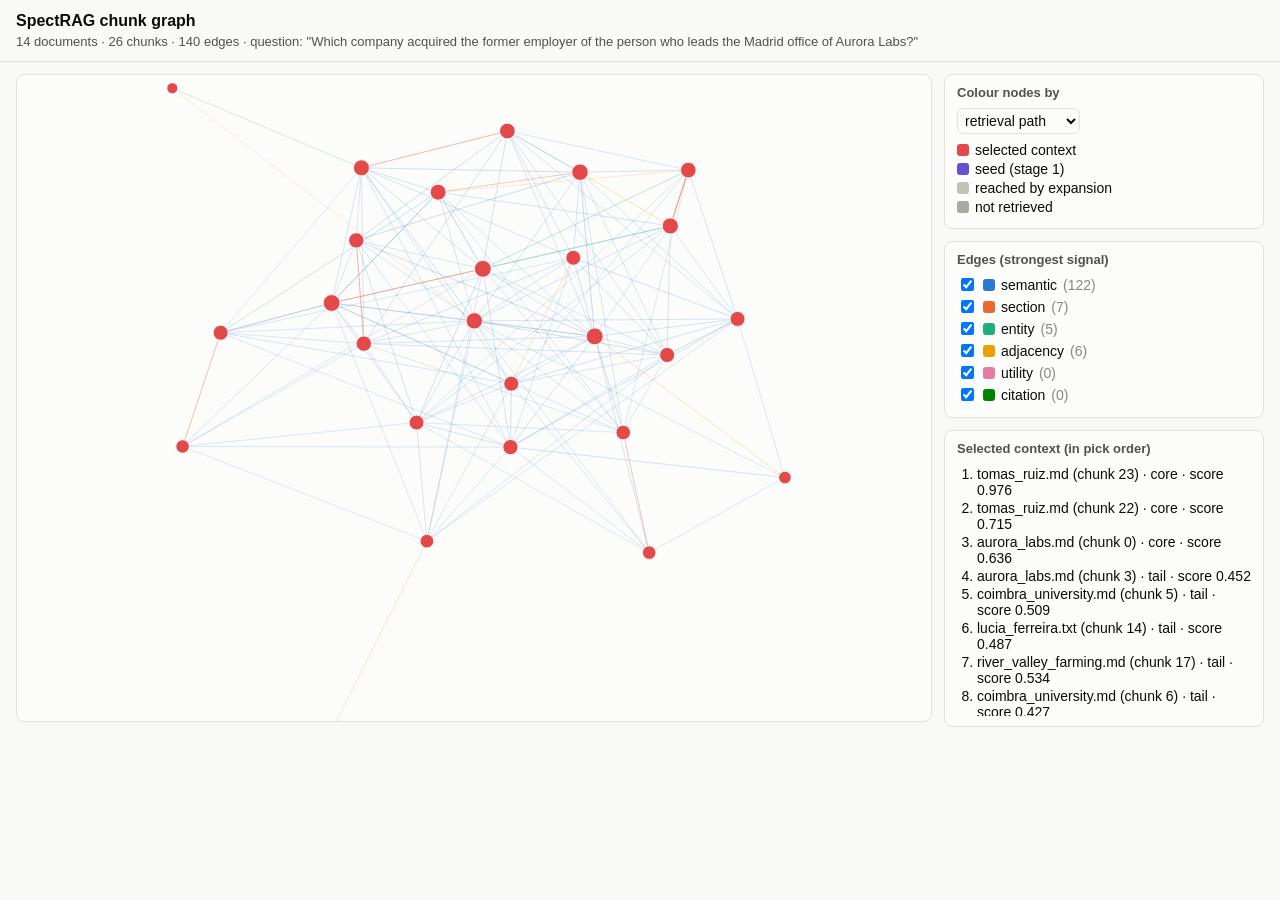
==== examples/graph_view.html @ 7d236e62 "feat: Phase 5 – interactive graph view (Fig. 5), animated pipeline and banner SVGs, redesigned READM" ====
<!doctype html>
<html lang="en"><head><meta charset="utf-8"><meta name="viewport" content="width=device-width, initial-scale=1">
<title>SpectRAG graph view</title>
<style>
:root{--page:#f9f9f7;--surface:#fcfcfb;--ink:#0b0b0b;--ink2:#52514e;--muted:#898781;--line:#e1e0d9;
--s0:#2a78d6;--s1:#eb6834;--s2:#1baf7a;--s3:#eda100;--s4:#e87ba4;--s5:#008300;
--seed:#6250d6;--hop:#c3c2b7;--selected:#e34948;--plain:#a9a8a1}
@media (prefers-color-scheme: dark){:root{--page:#0d0d0d;--surface:#1a1a19;--ink:#f0efec;--ink2:#c3c2b7;
--muted:#898781;--line:#2c2c2a;--s0:#3987e5;--s1:#d95926;--s2:#199e70;--s3:#c98500;--s4:#d55181;--s5:#008300;
--seed:#9085e9;--hop:#52514e;--selected:#e66767;--plain:#6b6a65}}
*{box-sizing:border-box}body{margin:0;background:var(--page);color:var(--ink);
font:14px -apple-system,Segoe UI,Helvetica,Arial,sans-serif}
header{padding:12px 16px;border-bottom:1px solid var(--line)}h1{font-size:16px;margin:0 0 4px}
.sub{color:var(--ink2);font-size:13px}main{display:flex;gap:12px;padding:12px 16px;flex-wrap:wrap}
#view{flex:1 1 560px;min-width:0;height:72vh;background:var(--surface);border:1px solid var(--line);border-radius:8px;touch-action:none}
aside{flex:0 1 320px;min-width:260px;display:flex;flex-direction:column;gap:12px}
.box{background:var(--surface);border:1px solid var(--line);border-radius:8px;padding:10px 12px}
.box h2{font-size:13px;margin:0 0 8px;color:var(--ink2);font-weight:600}label{display:flex;gap:6px;align-items:center;margin:3px 0;cursor:pointer}
.sw{width:12px;height:12px;border-radius:3px;display:inline-block}select{font:inherit;color:var(--ink);background:var(--surface);border:1px solid var(--line);border-radius:6px;padding:3px}
#tip{position:fixed;pointer-events:none;max-width:340px;background:var(--surface);color:var(--ink);border:1px solid var(--line);
border-radius:8px;padding:8px 10px;font-size:12px;box-shadow:0 4px 16px rgba(0,0,0,.15);display:none;z-index:9}
#tip b{display:block;margin-bottom:2px}#tip .t{color:var(--ink2);white-space:pre-wrap}
ol{margin:0;padding-left:20px;max-height:28vh;overflow:auto}li{margin:2px 0;cursor:pointer}li:hover{text-decoration:underline}
.n{stroke:var(--surface);stroke-width:1.5}.e{stroke-linecap:round}.dim{opacity:.12}
@media (max-width:700px){#view{height:60vh}}
</style></head><body>
<header><h1>SpectRAG chunk graph</h1><div class="sub" id="sub"></div></header>
<main><svg id="view" role="img" aria-label="Chunk graph"><g id="zoom"><g id="edges"></g><g id="nodes"></g></g></svg>
<aside><div class="box"><h2>Colour nodes by</h2><select id="mode"><option value="state">retrieval path</option>
<option value="doc">document</option><option value="cluster">spectral cluster</option></select><div id="nodeLegend" style="margin-top:8px"></div></div>
<div class="box"><h2>Edges (strongest signal)</h2><div id="edgeLegend"></div></div>
<div class="box" id="pathBox"><h2>Selected context (in pick order)</h2><ol id="picked"></ol></div></aside></main>
<div id="tip"></div>
<script>
const D = {"question": "Which company acquired the former employer of the person who leads the Madrid office of Aurora Labs?", "picked": [{"id": 23, "rank": 1, "reason": "core", "doc": "tomas_ruiz.md", "score": 0.976}, {"id": 22, "rank": 2, "reason": "core", "doc": "tomas_ruiz.md", "score": 0.715}, {"id": 0, "rank": 3, "reason": "core", "doc": "aurora_labs.md", "score": 0.636}, {"id": 3, "rank": 4, "reason": "tail", "doc": "aurora_labs.md", "score": 0.452}, {"id": 5, "rank": 5, "reason": "tail", "doc": "coimbra_university.md", "score": 0.509}, {"id": 14, "rank": 6, "reason": "tail", "doc": "lucia_ferreira.txt", "score": 0.487}, {"id": 17, "rank": 7, "reason": "tail", "doc": "river_valley_farming.md", "score": 0.534}, {"id": 6, "rank": 8, "reason": "tail", "doc": "coimbra_university.md", "score": 0.427}, {"id": 9, "rank": 9, "reason": "tail", "doc": "evora_solar_park.md", "score": 0.516}, {"id": 15, "rank": 10, "reason": "tail", "doc": "nordwind_robotics.md", "score": 0.474}, {"id": 10, "rank": 11, "reason": "tail", "doc": "greenhouse_basics.txt", "score": 0.425}, {"id": 1, "rank": 12, "reason": "tail", "doc": "aurora_labs.md", "score": 0.404}, {"id": 4, "rank": 13, "reason": "tail", "doc": "baltic_logistics.txt", "score": 0.431}, {"id": 2, "rank": 14, "reason": "backfill", "doc": "aurora_labs.md", "score": 0.387}, {"id": 16, "rank": 15, "reason": "backfill", "doc": "river_valley_farming.md", "score": 0.38}, {"id": 20, "rank": 16, "reason": "backfill", "doc": "sunforge_panels.txt", "score": 0.368}, {"id": 25, "rank": 17, "reason": "backfill", "doc": "warehouse_robots.txt", "score": 0.358}, {"id": 7, "rank": 18, "reason": "backfill", "doc": "douro_wine_guild.md", "score": 0.343}, {"id": 11, "rank": 19, "reason": "backfill", "doc": "helios_energy.txt", "score": 0.327}, {"id": 8, "rank": 20, "reason": "backfill", "doc": "douro_wine_guild.md", "score": 0.322}, {"id": 21, "rank": 21, "reason": "backfill", "doc": "sunforge_panels.txt", "score": 0.29}, {"id": 19, "rank": 22, "reason": "backfill", "doc": "solar_power_overview.md", "score": 0.268}, {"id": 13, "rank": 23, "reason": "backfill", "doc": "lucia_ferreira.txt", "score": 0.2}, {"id": 18, "rank": 24, "reason": "backfill", "doc": "solar_power_overview.md", "score": 0.181}, {"id": 24, "rank": 25, "reason": "backfill", "doc": "warehouse_robots.txt", "score": 0.135}, {"id": 12, "rank": 26, "reason": "backfill", "doc": "helios_energy.txt", "score": 0.08}], "signals": ["semantic", "section", "entity", "adjacency", "utility", "citation"], "nodes": [{"id": 0, "x": 677.2, "y": 122.5, "doc": "aurora_labs.md", "section": "Aurora Labs > 1. History", "cluster": 0, "position": 0, "degree": 1.575, "state": "selected", "text": "# Aurora Labs\n## 1. History\nAurora Labs was founded in 2014 in Lisbon by Dr. Maya Chen and Tomas Ruiz.\nThe company began as a small research group building low-cost sensors for greenhouse farms.\nIn 2017 it released the Aurora S1, a soil-moisture sensor that sold more than 40,000 units in its first year.\nIn 2019 Maya Chen left Aurora Labs.\nShe later joined Helios Energy as its chief technology offi"}, {"id": 1, "x": 828.2, "y": 212.4, "doc": "aurora_labs.md", "section": "Aurora Labs > 2. Products > 2.1 Sensors", "cluster": 0, "position": 1, "degree": 1.462, "state": "selected", "text": "## 2. Products\n### 2.1 Sensors\nThe Aurora S1 measures soil moisture and temperature.\nThe Aurora S2, released in 2020, added nitrogen sensing.\nBoth sensors send readings over a low-power radio link to a field gateway."}, {"id": 2, "x": 858.3, "y": 119.0, "doc": "aurora_labs.md", "section": "Aurora Labs > 2. Products > 2.2 Software", "cluster": 0, "position": 2, "degree": 1.274, "state": "selected", "text": "### 2.2 Software\nFieldView is the company's dashboard.\nIt shows sensor readings on a map and warns farmers when soil becomes too dry.\nFieldView uses the irrigation model described in Section 2.1.\n| Product   | Year | Main measurement     |\n|-----------|------|----------------------|\n| Aurora S1 | 2017 | Soil moisture        |\n| Aurora S2 | 2020 | Moisture and nitrogen |\n| FieldView | 2018 | Dashbo"}, {"id": 3, "x": 440.0, "y": 155.9, "doc": "aurora_labs.md", "section": "Aurora Labs > 3. Partnerships", "cluster": 2, "position": 3, "degree": 1.37, "state": "selected", "text": "## 3. Partnerships\nAurora Labs supplies sensors to River Valley Cooperative, a farming group in Portugal.\nSee river_valley_farming.md for how the cooperative uses them."}, {"id": 4, "x": 940.6, "y": 367.8, "doc": "baltic_logistics.txt", "section": "", "cluster": 3, "position": 0, "degree": 1.067, "state": "selected", "text": "Baltic Logistics is a shipping and storage company based in Gdansk.\nIts chief executive is Anna Kowalska, who has run the company since 2016.\nThe company bought a robot maker in 2020 to automate its warehouses.\nBy 2023 its ports in Gdansk and Rotterdam used more than 900 robots, and yearly revenue reached 2.1 billion euros."}, {"id": 5, "x": 315.8, "y": 409.1, "doc": "coimbra_university.md", "section": "University of Coimbra > History", "cluster": 0, "position": 0, "degree": 1.193, "state": "selected", "text": "# University of Coimbra\n## History\nThe University of Coimbra is one of the oldest universities in Europe.\nIt was founded in 1290 and has faculties of law, medicine, science and economics."}, {"id": 6, "x": 303.2, "y": 236.5, "doc": "coimbra_university.md", "section": "University of Coimbra > Alumni", "cluster": 0, "position": 1, "degree": 1.188, "state": "selected", "text": "## Alumni\nMaya Chen studied physics at the University of Coimbra and wrote her thesis on soil sensors.\nTomas Ruiz studied business at the same university, where the two met in 2011."}, {"id": 7, "x": 76.4, "y": 390.9, "doc": "douro_wine_guild.md", "section": "Douro Wine Guild > Members", "cluster": 2, "position": 0, "degree": 1.077, "state": "selected", "text": "# Douro Wine Guild\n## Members\nThe Douro Wine Guild is a group of wine makers in northern Portugal.\nThe guild buys grapes from River Valley Cooperative and from about forty other growers."}, {"id": 8, "x": 12.8, "y": 581.0, "doc": "douro_wine_guild.md", "section": "Douro Wine Guild > Events", "cluster": 2, "position": 1, "degree": 0.662, "state": "selected", "text": "## Events\nEvery September the guild organises the Douro Harvest Festival in Peso da R\u00e9gua.\nVisitors can taste new wines and watch grapes being pressed by foot."}, {"id": 9, "x": 560.9, "y": 582.1, "doc": "evora_solar_park.md", "section": "\u00c9vora Solar Park > Site", "cluster": 3, "position": 0, "degree": 1.15, "state": "selected", "text": "# \u00c9vora Solar Park\n## Site\nThe \u00c9vora Solar Park is the largest site operated by Helios Energy.\nIt opened in 2020 on former wheat fields east of \u00c9vora.\nThe park is managed by Pedro Alves.\n## Equipment\nThe park uses 180,000 Sunforge X7 panels.\nThe panels turn to follow the sun from east to west during the day."}, {"id": 10, "x": 404.0, "y": 541.1, "doc": "greenhouse_basics.txt", "section": "", "cluster": 1, "position": 0, "degree": 1.062, "state": "selected", "text": "Greenhouse farming needs careful control of water and heat.\nMany growers place soil sensors near the roots of their plants.\nThe sensors measure how wet the soil is, and the readings help farmers decide when to water.\nDrip irrigation brings water straight to the roots through thin pipes.\nTogether with sensors, it can reduce waste and protect plants from disease.\nMost modern greenhouses also use fan"}, {"id": 11, "x": 701.8, "y": 397.0, "doc": "helios_energy.txt", "section": "", "cluster": 3, "position": 0, "degree": 1.738, "state": "selected", "text": "Helios Energy is a solar power company based in Porto.\nIt was founded in 2011 and builds solar farms for small towns in southern Europe.\nIn 2019 Helios Energy hired Maya Chen as chief technology officer.\nUnder her lead the company started using soil and weather sensors to plan where new solar panels should be placed.\nThis work led to the Helios Grid Planner, a tool released in 2021.\nThe Helios Gri"}, {"id": 12, "x": 1019.8, "y": 633.0, "doc": "helios_energy.txt", "section": "", "cluster": 3, "position": 1, "degree": 0.475, "state": "selected", "text": "It predicts how much energy a site will produce over a year.\nEngineers use it before they buy land for a new farm.\nBy 2023 Helios Energy operated 35 solar farms.\nIts largest site, near \u00c9vora, produces enough electricity for about 60,000 homes."}, {"id": 13, "x": -4.3, "y": -17.9, "doc": "lucia_ferreira.txt", "section": "", "cluster": 0, "position": 0, "degree": 0.212, "state": "selected", "text": "Lucia Ferreira grew up in Seville and studied mechanical engineering."}, {"id": 14, "x": 500.5, "y": 371.0, "doc": "lucia_ferreira.txt", "section": "", "cluster": 3, "position": 1, "degree": 1.532, "state": "selected", "text": "For six years she was an engineer at Nordwind Robotics, where she designed the arm of a warehouse robot.\nIn 2022 she moved to Madrid to lead a new team.\nHer first project there was the Aurora Drone, a small aircraft that maps fields from the air.\nThe drone was released in 2023 and is now used on more than 300 farms."}, {"id": 15, "x": 822.9, "y": 428.1, "doc": "nordwind_robotics.md", "section": "Nordwind Robotics > Company", "cluster": 3, "position": 0, "degree": 1.117, "state": "selected", "text": "# Nordwind Robotics\n## Company\nNordwind Robotics is a robot maker based in Hamburg.\nIt was founded in 2008 by Klaus Berger, a former ship engineer.\nIts main product is the Nordwind Carrier, a robot that moves boxes inside warehouses.\n## Ownership\nIn 2020 Nordwind Robotics was acquired by Baltic Logistics.\nThe robot maker kept its name and its factory in Hamburg."}, {"id": 16, "x": 262.0, "y": 341.2, "doc": "river_valley_farming.md", "section": "River Valley Cooperative > Members", "cluster": 2, "position": 0, "degree": 1.707, "state": "selected", "text": "# River Valley Cooperative\n## Members\nRiver Valley Cooperative is a group of 120 family farms in the Douro valley, Portugal.\nThe farms grow grapes, olives, and vegetables.\nThe cooperative was created in 2009 to share equipment and sell produce together."}, {"id": 17, "x": 514.8, "y": 284.1, "doc": "river_valley_farming.md", "section": "River Valley Cooperative > Irrigation", "cluster": 2, "position": 1, "degree": 1.754, "state": "selected", "text": "## Irrigation\nWater is scarce in summer, so the cooperative installed Aurora S1 sensors on every member farm in 2018.\nFarmers check the readings in FieldView each morning.\nSince then the cooperative reports using 30 percent less water while keeping the same harvest size.\n## Plans\nThe cooperative plans to add the Aurora S2 sensor to track nitrogen in the soil.\nThis should help farmers use less fert"}, {"id": 18, "x": 792.9, "y": 758.5, "doc": "solar_power_overview.md", "section": "Solar Power > How it works", "cluster": 3, "position": 0, "degree": 0.676, "state": "selected", "text": "# Solar Power\n## How it works\nSolar panels turn sunlight into electricity.\nA solar farm connects thousands of panels to the power grid.\nPlanners study weather and land before they build a new farm."}, {"id": 19, "x": 749.5, "y": 557.7, "doc": "solar_power_overview.md", "section": "Solar Power > Companies", "cluster": 3, "position": 1, "degree": 0.949, "state": "selected", "text": "## Companies\nMany energy companies in southern Europe build solar farms because the region gets strong sunshine.\nSome companies hire experts in sensors and data to choose the best sites, and some appoint a chief technology officer to lead this work."}, {"id": 20, "x": 666.0, "y": 265.6, "doc": "sunforge_panels.txt", "section": "", "cluster": 3, "position": 0, "degree": 1.029, "state": "selected", "text": "Sunforge is a maker of solar panels based in Valencia.\nThe company was founded in 2012 and is led by Marta Silva."}, {"id": 21, "x": 562.3, "y": 476.1, "doc": "sunforge_panels.txt", "section": "", "cluster": 3, "position": 1, "degree": 1.082, "state": "selected", "text": "Its best-known product is the Sunforge X7, a panel designed for hot and dry regions.\nSunforge sells most of its panels to solar farms in Spain and Portugal."}, {"id": 22, "x": 555.8, "y": 53.7, "doc": "tomas_ruiz.md", "section": "Tomas Ruiz > Career", "cluster": 0, "position": 0, "degree": 1.305, "state": "selected", "text": "# Tomas Ruiz\n## Career\nTomas Ruiz is the chief executive of Aurora Labs.\nHe co-founded the company in 2014 and has led it alone since 2019.\nBefore that he worked as a buyer for a supermarket chain in Lisbon."}, {"id": 23, "x": 311.8, "y": 115.2, "doc": "tomas_ruiz.md", "section": "Tomas Ruiz > Expansion", "cluster": 0, "position": 1, "degree": 1.419, "state": "selected", "text": "## Expansion\nIn 2022 Aurora Labs opened an office in Madrid.\nThe Madrid office is led by Lucia Ferreira and builds software for large farms in Spain.\nRuiz says the office doubled the number of customers within two years."}, {"id": 24, "x": 264.6, "y": 1050.0, "doc": "warehouse_robots.txt", "section": "", "cluster": 1, "position": 0, "degree": 0.136, "state": "selected", "text": "Warehouse robots carry boxes between shelves and packing stations.\nThey help companies ship orders faster and reduce heavy lifting for workers."}, {"id": 25, "x": 421.3, "y": 739.4, "doc": "warehouse_robots.txt", "section": "", "cluster": 1, "position": 1, "degree": 0.711, "state": "selected", "text": "Most warehouse robots follow markers on the floor or use cameras to find their way.\nLarge shipping companies often buy robot makers to control the technology they depend on, and the robot makers usually keep their own engineers and factories."}], "edges": [[0, 1, 0.177, "adjacency"], [0, 2, 0.095, "semantic"], [0, 3, 0.239, "section"], [0, 4, 0.08, "semantic"], [0, 6, 0.147, "semantic"], [0, 11, 0.173, "semantic"], [0, 14, 0.083, "semantic"], [0, 15, 0.074, "semantic"], [0, 19, 0.065, "semantic"], [0, 20, 0.076, "semantic"], [0, 22, 0.241, "semantic"], [0, 23, 0.123, "semantic"], [1, 2, 0.558, "section"], [1, 3, 0.083, "semantic"], [1, 4, 0.075, "semantic"], [1, 10, 0.075, "semantic"], [1, 11, 0.06, "semantic"], [1, 14, 0.089, "semantic"], [1, 15, 0.07, "semantic"], [1, 16, 0.057, "semantic"], [1, 17, 0.217, "entity"], [2, 3, 0.102, "adjacency"], [2, 4, 0.083, "semantic"], [2, 10, 0.063, "semantic"], [2, 17, 0.195, "entity"], [2, 19, 0.051, "semantic"], [2, 21, 0.055, "semantic"], [2, 22, 0.072, "semantic"], [3, 7, 0.153, "entity"], [3, 11, 0.066, "semantic"], [3, 14, 0.06, "semantic"], [3, 16, 0.311, "semantic"], [3, 17, 0.201, "semantic"], [3, 19, 0.055, "semantic"], [3, 23, 0.1, "semantic"], [4, 9, 0.085, "semantic"], [4, 11, 0.093, "semantic"], [4, 12, 0.054, "semantic"], [4, 14, 0.089, "semantic"], [4, 15, 0.158, "semantic"], [4, 20, 0.115, "semantic"], [4, 21, 0.094, "semantic"], [4, 22, 0.07, "semantic"], [4, 25, 0.07, "semantic"], [5, 6, 0.38, "section"], [5, 7, 0.051, "semantic"], [5, 8, 0.05, "semantic"], [5, 10, 0.08, "semantic"], [5, 11, 0.076, "semantic"], [5, 14, 0.068, "semantic"], [5, 15, 0.08, "semantic"], [5, 16, 0.075, "semantic"], [5, 19, 0.073, "entity"], [5, 20, 0.09, "semantic"], [5, 22, 0.096, "semantic"], [5, 23, 0.073, "semantic"], [6, 9, 0.075, "semantic"], [6, 10, 0.082, "semantic"], [6, 11, 0.129, "semantic"], [6, 14, 0.078, "semantic"], [6, 16, 0.055, "semantic"], [6, 17, 0.057, "semantic"], [6, 22, 0.135, "semantic"], [6, 23, 0.051, "semantic"], [7, 8, 0.316, "section"], [7, 9, 0.058, "semantic"], [7, 14, 0.06, "semantic"], [7, 16, 0.264, "semantic"], [7, 20, 0.053, "semantic"], [7, 21, 0.072, "semantic"], [7, 23, 0.05, "semantic"], [8, 9, 0.054, "semantic"], [8, 10, 0.053, "semantic"], [8, 16, 0.081, "semantic"], [8, 17, 0.052, "semantic"], [8, 25, 0.056, "semantic"], [9, 10, 0.093, "semantic"], [9, 11, 0.097, "semantic"], [9, 12, 0.102, "semantic"], [9, 15, 0.088, "semantic"], [9, 17, 0.092, "semantic"], [9, 18, 0.069, "semantic"], [9, 20, 0.077, "semantic"], [9, 21, 0.126, "semantic"], [9, 23, 0.076, "semantic"], [9, 25, 0.059, "semantic"], [10, 11, 0.076, "semantic"], [10, 14, 0.073, "semantic"], [10, 16, 0.081, "semantic"], [10, 17, 0.123, "semantic"], [10, 18, 0.054, "semantic"], [10, 19, 0.057, "semantic"], [10, 21, 0.072, "semantic"], [10, 25, 0.079, "semantic"], [11, 12, 0.182, "adjacency"], [11, 14, 0.089, "semantic"], [11, 15, 0.076, "semantic"], [11, 16, 0.071, "semantic"], [11, 17, 0.074, "semantic"], [11, 18, 0.086, "semantic"], [11, 19, 0.125, "semantic"], [11, 20, 0.102, "semantic"], [11, 21, 0.07, "semantic"], [11, 22, 0.091, "semantic"], [12, 14, 0.066, "semantic"], [12, 18, 0.072, "semantic"], [13, 14, 0.092, "adjacency"], [13, 23, 0.12, "entity"], [14, 15, 0.126, "semantic"], [14, 16, 0.089, "semantic"], [14, 18, 0.057, "semantic"], [14, 19, 0.061, "semantic"], [14, 20, 0.087, "semantic"], [14, 21, 0.071, "semantic"], [14, 23, 0.126, "semantic"], [14, 25, 0.067, "semantic"], [15, 17, 0.075, "semantic"], [15, 19, 0.055, "semantic"], [15, 20, 0.103, "semantic"], [15, 21, 0.067, "semantic"], [15, 22, 0.076, "semantic"], [15, 25, 0.07, "semantic"], [16, 17, 0.341, "section"], [16, 19, 0.062, "semantic"], [16, 21, 0.088, "semantic"], [16, 23, 0.077, "semantic"], [16, 25, 0.054, "semantic"], [17, 19, 0.066, "semantic"], [17, 22, 0.095, "semantic"], [17, 23, 0.1, "semantic"], [17, 25, 0.066, "semantic"], [18, 19, 0.279, "section"], [18, 21, 0.059, "semantic"], [20, 21, 0.162, "adjacency"], [20, 22, 0.081, "semantic"], [20, 23, 0.083, "semantic"], [21, 23, 0.09, "semantic"], [21, 25, 0.054, "semantic"], [22, 23, 0.348, "section"], [24, 25, 0.136, "adjacency"]], "info": {"documents": 14, "chunks": 26, "graph_edges": 140}};
const NS = "http://www.w3.org/2000/svg", css = n => getComputedStyle(document.documentElement).getPropertyValue(n).trim();
const byId = {}; D.nodes.forEach(n => byId[n.id] = n);
const neighbours = {}; D.edges.forEach(([i, j]) => { (neighbours[i] ||= new Set()).add(j); (neighbours[j] ||= new Set()).add(i); });
const shown = new Set(D.signals);
document.getElementById("sub").textContent = `${D.info.documents} documents · ${D.info.chunks} chunks · ${D.info.graph_edges} edges` +
  (D.nodes.length < D.info.chunks ? ` · showing ${D.nodes.length} chunks` : "") + (D.question ? ` · question: "${D.question}"` : "");
const commonest = (key, n) => Object.entries(D.nodes.reduce((c, x) => (c[x[key]] = (c[x[key]] || 0) + 1, c), {}))
  .sort((a, b) => b[1] - a[1]).slice(0, n).map(e => e[0]);
const groups = {doc: commonest("doc", 7), cluster: commonest("cluster", 7)};   // 7 colours + "other"
const STATE = {selected: ["--selected", "selected context"], seed: ["--seed", "seed (stage 1)"], hop: ["--hop", "reached by expansion"], "": ["--plain", "not retrieved"]};
function colour(n) {
  const mode = document.getElementById("mode").value;
  if (mode === "state") return css(STATE[n.state][0]);
  const k = groups[mode].indexOf(String(n[mode])); return k < 0 ? css("--plain") : css("--s" + (k % 6));
}
function nodeLegend() {
  const mode = document.getElementById("mode").value, el = document.getElementById("nodeLegend");
  const rows = mode === "state" ? Object.values(STATE).map(([v, t]) => [css(v), t])
    : groups[mode].slice(0, 6).map((g, k) => [css("--s" + k), (mode === "cluster" ? "cluster " : "") + g]).concat([[css("--plain"), "other"]]);
  el.innerHTML = rows.map(([c, t]) => `<label><span class="sw" style="background:${c}"></span>${t}</label>`).join("");
}
function edgeLegend() {
  document.getElementById("edgeLegend").innerHTML = D.signals.map((s, k) =>
    `<label><input type="checkbox" checked data-s="${s}"><span class="sw" style="background:${css("--s" + k)}"></span>${s}` +
    ` <span style="color:var(--muted)">(${D.edges.filter(e => e[3] === s).length})</span></label>`).join("");
  document.querySelectorAll("#edgeLegend input").forEach(b => b.onchange = () => { b.checked ? shown.add(b.dataset.s) : shown.delete(b.dataset.s); draw(); });
}
let focus = null;
function draw() {
  const E = document.getElementById("edges"), N = document.getElementById("nodes"); E.innerHTML = N.innerHTML = "";
  const maxDeg = Math.max(...D.nodes.map(n => n.degree), 1e-9), r = D.nodes.length > 400 ? 4 : 7;
  D.edges.forEach(([i, j, w, s]) => { if (!shown.has(s)) return; const a = byId[i], b = byId[j], l = document.createElementNS(NS, "line");
    l.setAttribute("x1", a.x); l.setAttribute("y1", a.y); l.setAttribute("x2", b.x); l.setAttribute("y2", b.y);
    l.setAttribute("class", "e" + (focus !== null && i !== focus && j !== focus ? " dim" : ""));
    l.setAttribute("stroke", css("--s" + D.signals.indexOf(s))); l.setAttribute("stroke-width", 0.6 + 2.5 * w); l.setAttribute("stroke-opacity", .35 + .5 * w); E.appendChild(l); });
  D.nodes.forEach(n => { const c = document.createElementNS(NS, "circle"); c.setAttribute("cx", n.x); c.setAttribute("cy", n.y);
    c.setAttribute("r", r * (0.7 + 0.8 * Math.sqrt(n.degree / maxDeg)) * (n.state === "selected" ? 1.35 : 1));
    c.setAttribute("fill", colour(n)); c.setAttribute("class", "n" + (focus !== null && n.id !== focus && !(neighbours[focus] || new Set()).has(n.id) ? " dim" : ""));
    c.onmousemove = ev => tip(ev, n); c.onmouseleave = () => tipEl.style.display = "none";
    c.onclick = ev => { ev.stopPropagation(); focus = focus === n.id ? null : n.id; draw(); }; N.appendChild(c); });
}
const tipEl = document.getElementById("tip");
function tip(ev, n) {
  const state = STATE[n.state][1];
  tipEl.innerHTML = `<b>${n.doc} · chunk ${n.id}</b>${n.section ? n.section + "<br>" : ""}cluster ${n.cluster} · ` +
    `weighted degree ${n.degree} · ${state}<div class="t">${n.text.replace(/</g, "&lt;")}…</div>`;
  tipEl.style.display = "block"; tipEl.style.left = Math.min(ev.clientX + 14, innerWidth - 360) + "px"; tipEl.style.top = (ev.clientY + 14) + "px";
}
const svg = document.getElementById("view"), Z = document.getElementById("zoom"); let view = {x: -40, y: -40, w: 1080, h: 1080}, drag = null;
const setView = () => svg.setAttribute("viewBox", `${view.x} ${view.y} ${view.w} ${view.h}`); setView();
svg.onwheel = ev => { ev.preventDefault(); const f = ev.deltaY > 0 ? 1.15 : 1 / 1.15, b = svg.getBoundingClientRect();
  const px = view.x + (ev.clientX - b.left) / b.width * view.w, py = view.y + (ev.clientY - b.top) / b.height * view.h;
  view = {x: px - (px - view.x) * f, y: py - (py - view.y) * f, w: view.w * f, h: view.h * f}; setView(); };
svg.onpointerdown = ev => drag = {x: ev.clientX, y: ev.clientY, v: {...view}};
svg.onpointermove = ev => { if (!drag) return; const b = svg.getBoundingClientRect();
  view.x = drag.v.x - (ev.clientX - drag.x) / b.width * view.w; view.y = drag.v.y - (ev.clientY - drag.y) / b.height * view.h; setView(); };
svg.onpointerup = svg.onpointerleave = () => drag = null; svg.onclick = () => { focus = null; draw(); };
document.getElementById("mode").onchange = () => { nodeLegend(); draw(); };
const list = document.getElementById("picked");
if (!D.picked.length) document.getElementById("pathBox").innerHTML = '<h2>Selected context</h2><div class="sub">Give a question to see the retrieval path.</div>';
D.picked.forEach(p => { const li = document.createElement("li"); li.textContent = `${p.doc} (chunk ${p.id}) · ${p.reason} · score ${p.score}`;
  li.onclick = () => { focus = p.id; draw(); }; list.appendChild(li); });
matchMedia("(prefers-color-scheme: dark)").addEventListener("change", () => { nodeLegend(); edgeLegend(); draw(); });
nodeLegend(); edgeLegend(); draw();
</script></body></html>
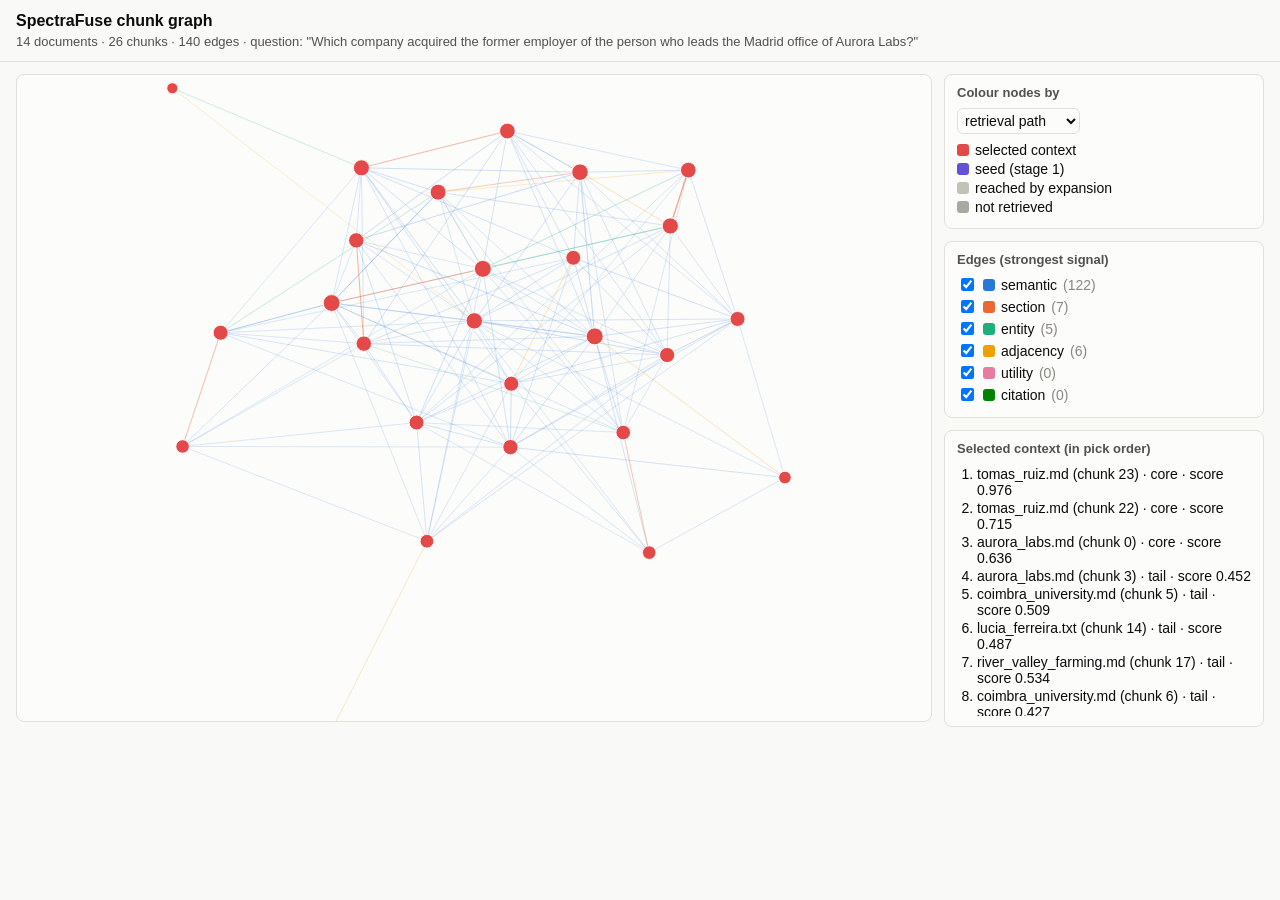
==== commit e862c801: "featrename the package to SpectraFuse, an independent implementation inspired by SpectRAG" ====
--- a/examples/graph_view.html
+++ b/examples/graph_view.html
@@ -1,6 +1,6 @@
 <!doctype html>
 <html lang="en"><head><meta charset="utf-8"><meta name="viewport" content="width=device-width, initial-scale=1">
-<title>SpectRAG graph view</title>
+<title>SpectraFuse graph view</title>
 <style>
 :root{--page:#f9f9f7;--surface:#fcfcfb;--ink:#0b0b0b;--ink2:#52514e;--muted:#898781;--line:#e1e0d9;
 --s0:#2a78d6;--s1:#eb6834;--s2:#1baf7a;--s3:#eda100;--s4:#e87ba4;--s5:#008300;
@@ -24,7 +24,7 @@
 .n{stroke:var(--surface);stroke-width:1.5}.e{stroke-linecap:round}.dim{opacity:.12}
 @media (max-width:700px){#view{height:60vh}}
 </style></head><body>
-<header><h1>SpectRAG chunk graph</h1><div class="sub" id="sub"></div></header>
+<header><h1>SpectraFuse chunk graph</h1><div class="sub" id="sub"></div></header>
 <main><svg id="view" role="img" aria-label="Chunk graph"><g id="zoom"><g id="edges"></g><g id="nodes"></g></g></svg>
 <aside><div class="box"><h2>Colour nodes by</h2><select id="mode"><option value="state">retrieval path</option>
 <option value="doc">document</option><option value="cluster">spectral cluster</option></select><div id="nodeLegend" style="margin-top:8px"></div></div>
